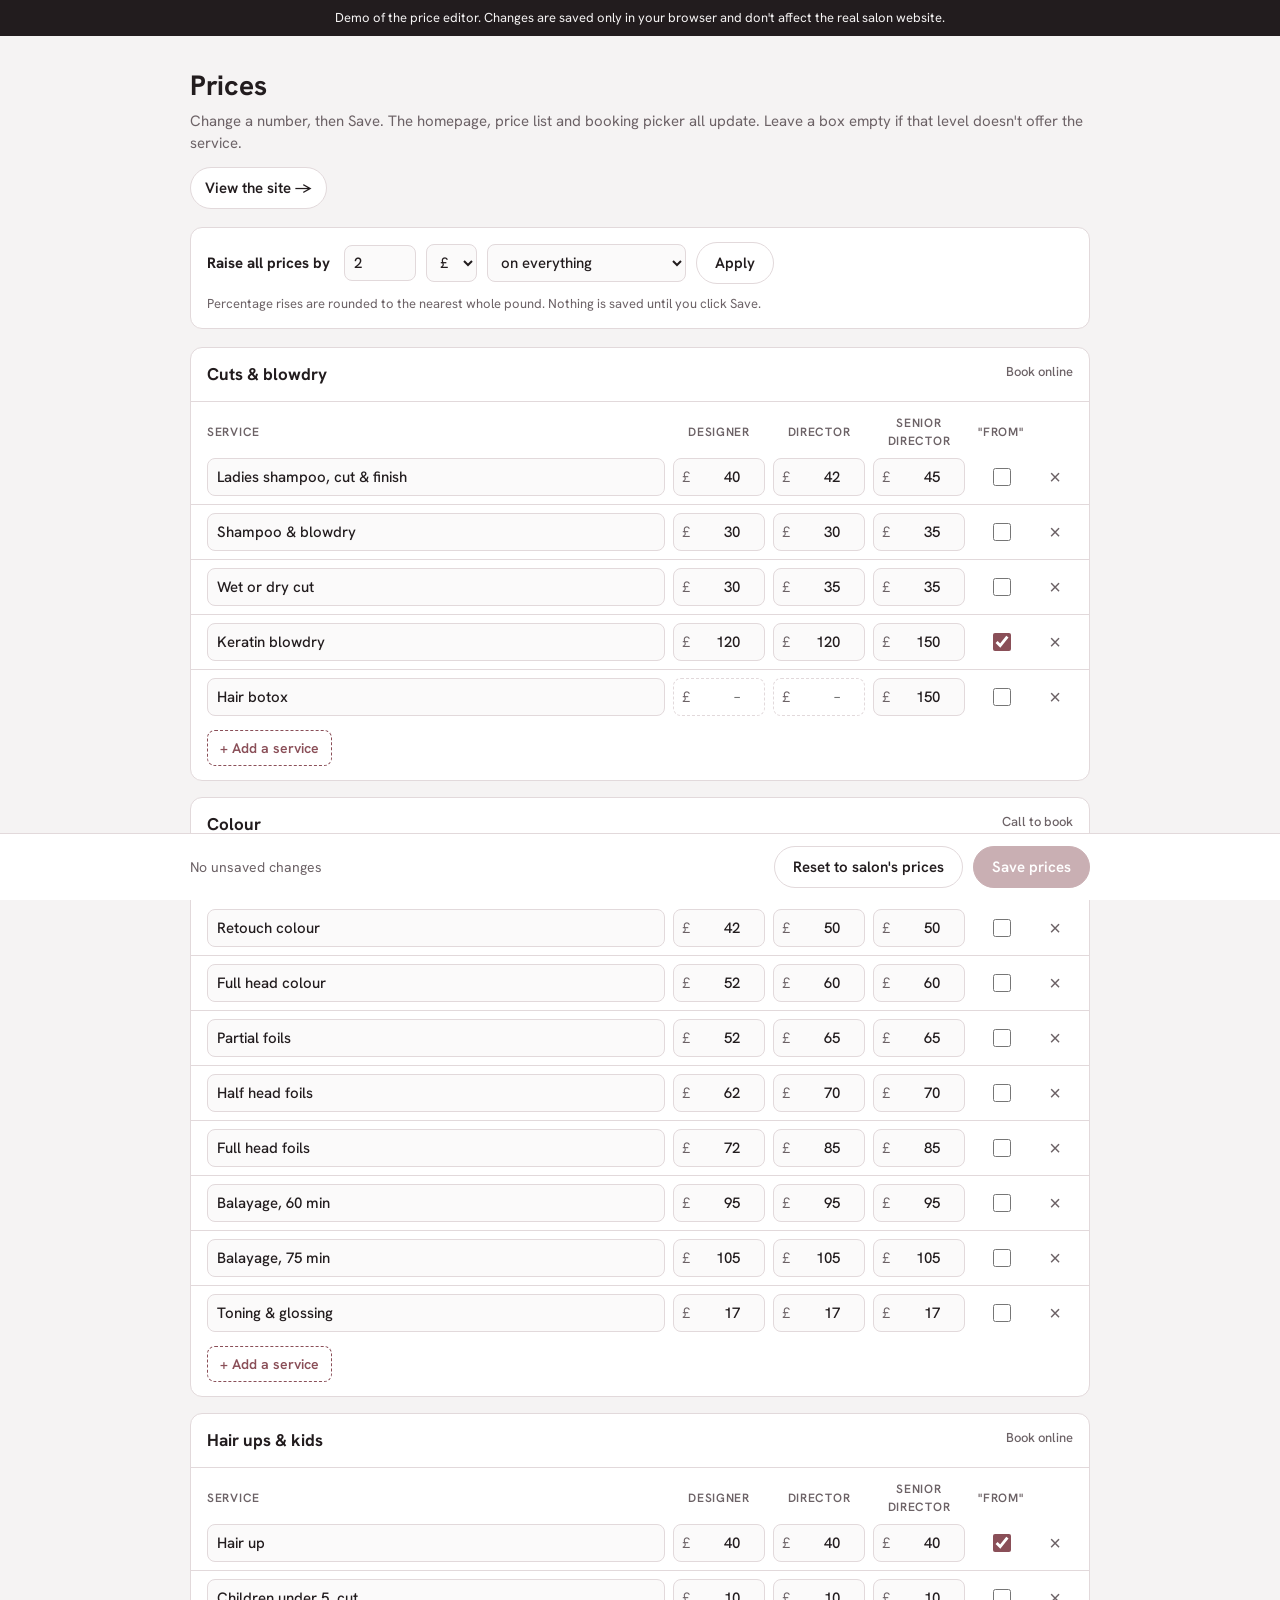
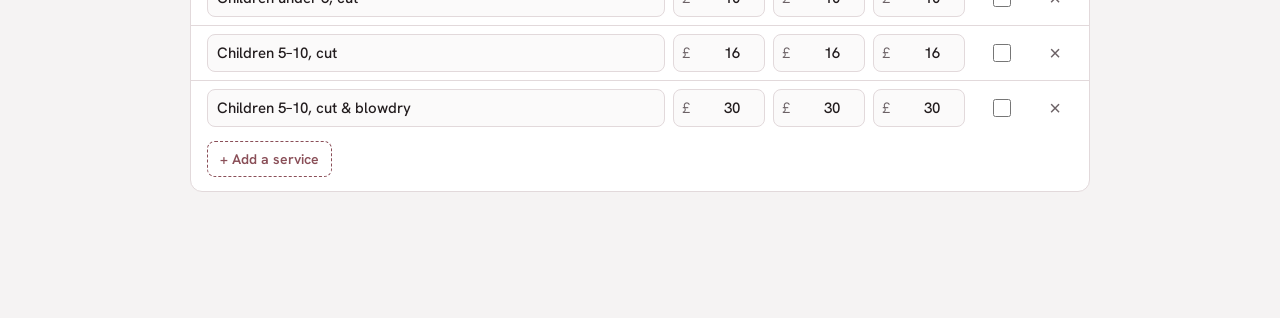
==== admin.html @ 4ac32d1d "Add Escape Hairdressing website refresh prototypes Review of the current site, three homepage direct" ====
<!doctype html>
<html lang="en-GB">
<head>
<meta charset="utf-8">
<meta name="viewport" content="width=device-width, initial-scale=1, viewport-fit=cover">
<meta name="robots" content="noindex">
<title>Escape Price Editor</title>
<script src="prices.js"></script>
<link rel="preconnect" href="https://fonts.googleapis.com">
<link rel="preconnect" href="https://fonts.gstatic.com" crossorigin>
<link rel="stylesheet" href="https://fonts.googleapis.com/css2?family=Hanken+Grotesk:wght@400;500;600;700&display=swap">
<style>
:root{
  color-scheme:light;
  --bg:#f5f3f3; --surface:#ffffff; --ink:#221c1e; --muted:#6c6266; --line:#e2d9db; --field:#fbfafa;
  --accent:#8a4f58; --accent-ink:#ffffff; --soft:#f3e7e8; --ok:#2f7a4f; --ok-bg:#e6f2ea; --bad:#b3261e; --bad-bg:#fbe9e7;
  --f:"Hanken Grotesk", system-ui, -apple-system, "Segoe UI", sans-serif;
}
@media (prefers-color-scheme: dark){
  :root:not([data-theme="light"]){
    color-scheme:dark;
    --bg:#161213; --surface:#211b1d; --ink:#f1eaeb; --muted:#b0a3a7; --line:#3a3033; --field:#1a1516;
    --accent:#d7959d; --accent-ink:#1b1214; --soft:#2d2225; --ok:#93cfa3; --ok-bg:#1c2e21; --bad:#ff9d92; --bad-bg:#3a1f1c;
  }
}
:root[data-theme="dark"]{
  color-scheme:dark;
  --bg:#161213; --surface:#211b1d; --ink:#f1eaeb; --muted:#b0a3a7; --line:#3a3033; --field:#1a1516;
  --accent:#d7959d; --accent-ink:#1b1214; --soft:#2d2225; --ok:#93cfa3; --ok-bg:#1c2e21; --bad:#ff9d92; --bad-bg:#3a1f1c;
}
*{box-sizing:border-box}
body{margin:0;background:var(--bg);color:var(--ink);font:15px/1.5 var(--f);padding-inline:16px;padding-block:0 110px}
.wrap{max-width:900px;margin-inline:auto}
a{color:var(--accent)}
:focus-visible{outline:2px solid var(--accent);outline-offset:2px}
.demo{background:var(--ink);color:var(--bg);font-size:13px;text-align:center;padding:8px 16px;margin-inline:-16px}
header{display:flex;flex-wrap:wrap;justify-content:space-between;align-items:end;gap:12px;padding-block:28px 18px}
h1{margin:0;font-size:28px;letter-spacing:-.01em}
header p{margin:4px 0 0;color:var(--muted)}
.view{font-weight:600;text-decoration:none;border:1px solid var(--line);background:var(--surface);color:var(--ink);padding:9px 14px;border-radius:999px}

.tool{background:var(--surface);border:1px solid var(--line);border-radius:12px;padding:14px 16px;display:flex;flex-wrap:wrap;align-items:center;gap:10px;margin-bottom:18px}
.tool b{margin-right:4px}
.tool input,.tool select{font:500 15px var(--f);color:var(--ink);background:var(--field);border:1px solid var(--line);border-radius:8px;padding:7px 9px}
.tool input{width:72px}
.tool .hint{color:var(--muted);font-size:13px;flex-basis:100%}

.cat{background:var(--surface);border:1px solid var(--line);border-radius:12px;margin-bottom:16px;overflow:hidden}
.cat h2{margin:0;font-size:17px;padding:14px 16px;border-bottom:1px solid var(--line);display:flex;justify-content:space-between;gap:8px;flex-wrap:wrap}
.cat h2 small{font-weight:500;font-size:13px;color:var(--muted)}
.grid{display:grid;grid-template-columns:minmax(160px,1fr) repeat(3,92px) 56px 36px;gap:8px;align-items:center;padding:8px 16px}
.head{font-size:12px;font-weight:600;text-transform:uppercase;letter-spacing:.06em;color:var(--muted);padding-top:12px;padding-bottom:0}
.head span:nth-child(n+2){text-align:center}
.row{border-bottom:1px solid var(--line)}
.row:last-of-type{border-bottom:0}
.row input[type=text],.row input[type=number]{font:500 15px var(--f);color:var(--ink);background:var(--field);border:1px solid var(--line);border-radius:8px;padding:8px 9px;width:100%;min-width:0}
.money{position:relative}
.money::before{content:"£";position:absolute;left:9px;top:50%;transform:translateY(-50%);color:var(--muted);pointer-events:none}
.money input{padding-left:20px!important;text-align:right;font-variant-numeric:tabular-nums}
.money input:placeholder-shown{background:transparent;border-style:dashed}
.money input.changed{border-color:var(--accent);background:var(--soft)}
.money input.invalid{border-color:var(--bad);background:var(--bad-bg)}
.from{display:flex;justify-content:center}
.from input{width:18px;height:18px;accent-color:var(--accent)}
.del{border:0;background:transparent;color:var(--muted);font-size:20px;line-height:1;cursor:pointer;border-radius:6px;padding:4px 8px}
.del:hover{color:var(--bad);background:var(--bad-bg)}
.add{margin:6px 16px 14px;font:600 14px var(--f);color:var(--accent);background:transparent;border:1px dashed var(--accent);border-radius:8px;padding:8px 12px;cursor:pointer}
.lbl{display:none}

.bar{position:fixed;left:0;right:0;bottom:0;background:var(--surface);border-top:1px solid var(--line);padding:12px 16px calc(12px + env(safe-area-inset-bottom,0px));z-index:5}
.bar .in{max-width:900px;margin-inline:auto;display:flex;flex-wrap:wrap;align-items:center;gap:10px}
.status{flex:1;min-width:180px;font-size:14px;color:var(--muted)}
.status.dirty{color:var(--accent);font-weight:600}
.status.ok{color:var(--ok);font-weight:600}
.status.bad{color:var(--bad);font-weight:600}
.btn{font:600 15px var(--f);border-radius:999px;padding:10px 18px;cursor:pointer;border:1px solid var(--line);background:var(--surface);color:var(--ink);text-decoration:none}
.btn.primary{background:var(--accent);color:var(--accent-ink);border-color:var(--accent)}
.btn:disabled{opacity:.45;cursor:default}

@media (max-width:640px){
  .grid.head{display:none}
  .row.grid{grid-template-columns:repeat(3,1fr);gap:6px 8px;padding:12px 16px}
  .row .name{grid-column:1 / -1}
  .row .from{grid-column:1 / 3;justify-content:flex-start;gap:8px;align-items:center;font-size:14px;color:var(--muted)}
  .row .del{grid-column:3;justify-self:end}
  .lbl{display:block;font-size:11px;color:var(--muted);margin-bottom:2px}
  .from .lbl{display:inline;margin:0;font-size:14px}
}
</style>
</head>
<body>
<div class="demo">Demo of the price editor. Changes are saved only in your browser and don't affect the real salon website.</div>
<div class="wrap">
  <header>
    <div>
      <h1>Prices</h1>
      <p>Change a number, then Save. The homepage, price list and booking picker all update. Leave a box empty if that level doesn't offer the service.</p>
    </div>
    <a class="view" href="index.html#c">View the site →</a>
  </header>

  <div class="tool">
    <b>Raise all prices by</b>
    <input type="number" id="raise-amt" value="2" min="0" step="1" aria-label="Amount">
    <select id="raise-unit" aria-label="Unit"><option value="gbp">£</option><option value="pct">%</option></select>
    <select id="raise-cat" aria-label="Which services"></select>
    <button class="btn" type="button" id="raise-go">Apply</button>
    <span class="hint">Percentage rises are rounded to the nearest whole pound. Nothing is saved until you click Save.</span>
  </div>

  <div id="cats"></div>
</div>

<div class="bar"><div class="in">
  <span class="status" id="status" role="status">No unsaved changes</span>
  <button class="btn" type="button" id="reset">Reset to salon's prices</button>
  <button class="btn primary" type="button" id="save">Save prices</button>
</div></div>

<script>
(function(){
  const clone=o=>JSON.parse(JSON.stringify(o));
  const ORIGINAL=window.ESCAPE_PRICES_ORIGINAL||window.ESCAPE_PRICES;
  let saved=clone(window.ESCAPE_PRICES);
  let data=clone(saved);
  let showSavedMsg=false;
  const $=s=>document.querySelector(s);
  const esc=s=>String(s).replace(/&/g,'&amp;').replace(/"/g,'&quot;').replace(/</g,'&lt;');

  function priceCell(ci,ii,li,v,before){
    const changed=before!==undefined&&before!==v;
    return `<label class="money"><span class="lbl">${esc(data.levels[li])}</span><input type="number" min="0" step="1" inputmode="decimal" id="p-${ci}-${ii}-${li}" data-ci="${ci}" data-ii="${ii}" data-li="${li}" value="${v==null?'':v}" placeholder="–" class="${changed?'changed':''}" aria-label="${esc(data.levels[li])} price"></label>`;
  }
  function draw(){
    $('#cats').innerHTML=data.categories.map((c,ci)=>{
      const savedCat=(saved.categories[ci]||{items:[]});
      return `<section class="cat"><h2>${esc(c.name)}<small>${c.booking==='phone'?'Call to book':'Book online'}</small></h2>
      <div class="grid head"><span>Service</span>${data.levels.map(l=>`<span>${esc(l)}</span>`).join('')}<span>"From"</span><span></span></div>
      ${c.items.map((it,ii)=>{const s=(savedCat.items[ii]||{prices:[]});return `<div class="row grid">
        <input class="name" type="text" id="n-${ci}-${ii}" data-ci="${ci}" data-ii="${ii}" value="${esc(it.name)}" aria-label="Service name">
        ${it.prices.map((v,li)=>priceCell(ci,ii,li,v,s.prices[li])).join('')}
        <label class="from"><input type="checkbox" id="f-${ci}-${ii}" data-ci="${ci}" data-ii="${ii}" ${it.from?'checked':''} aria-label="Show as from price"><span class="lbl">Show as "from"</span></label>
        <button class="del" type="button" data-ci="${ci}" data-ii="${ii}" aria-label="Remove ${esc(it.name)}" title="Remove">×</button>
      </div>`}).join('')}
      <button class="add" type="button" data-ci="${ci}">+ Add a service</button></section>`;
    }).join('');
    $('#raise-cat').innerHTML='<option value="all">on everything</option>'+data.categories.map((c,i)=>`<option value="${i}">on ${esc(c.name)} only</option>`).join('');
    status();
  }
  function invalid(){return [...document.querySelectorAll('.money input')].filter(i=>i.value!==''&&(isNaN(+i.value)||+i.value<0)).length}
  function status(){
    const st=$('#status'),dirty=JSON.stringify(data)!==JSON.stringify(saved),bad=invalid();
    $('#save').disabled=!dirty||bad>0;
    if(bad){st.className='status bad';st.textContent='Fix the highlighted price'+(bad>1?'s':'')+' before saving';}
    else if(dirty){st.className='status dirty';st.textContent='Unsaved changes';showSavedMsg=false;}
    else if(showSavedMsg){st.className='status ok';st.textContent='Saved. The site now shows these prices.';}
    else{st.className='status';st.textContent='No unsaved changes';}
  }

  $('#cats').addEventListener('input',e=>{
    const t=e.target,ci=+t.dataset.ci,ii=+t.dataset.ii,it=data.categories[ci]?.items[ii]; if(!it) return;
    if(t.classList.contains('name')) it.name=t.value;
    else if(t.type==='checkbox') it.from=t.checked;
    else if(t.type==='number'){
      const li=+t.dataset.li,v=t.value.trim();
      const ok=v===''||(!isNaN(+v)&&+v>=0);
      t.classList.toggle('invalid',!ok);
      if(ok){it.prices[li]=v===''?null:Math.round(+v*100)/100;
        const s=saved.categories[ci]?.items[ii]?.prices[li];t.classList.toggle('changed',s!==it.prices[li]);}
    }
    status();
  });
  $('#cats').addEventListener('change',e=>{if(e.target.type==='checkbox'){const t=e.target;data.categories[+t.dataset.ci].items[+t.dataset.ii].from=t.checked;status();}});
  $('#cats').addEventListener('click',e=>{
    const t=e.target;
    if(t.classList.contains('del')){data.categories[+t.dataset.ci].items.splice(+t.dataset.ii,1);draw();}
    if(t.classList.contains('add')){const ci=+t.dataset.ci;data.categories[ci].items.push({name:'New service',prices:[null,null,null]});draw();
      const n=document.getElementById(`n-${ci}-${data.categories[ci].items.length-1}`);if(n){n.focus();n.select();}}
  });

  $('#raise-go').addEventListener('click',()=>{
    const amt=+$('#raise-amt').value||0,unit=$('#raise-unit').value,which=$('#raise-cat').value;
    if(!amt) return;
    data.categories.forEach((c,ci)=>{
      if(which!=='all'&&+which!==ci) return;
      c.items.forEach(it=>{it.prices=it.prices.map(v=>typeof v!=='number'?v:(unit==='gbp'?v+amt:Math.round(v*(1+amt/100))));});
    });
    draw();
  });

  $('#save').addEventListener('click',()=>{
    data.updated=new Date().toISOString().slice(0,10);
    try{localStorage.setItem('escape-prices',JSON.stringify(data))}catch(e){
      $('#status').className='status bad';$('#status').textContent='This browser blocked saving. Try a normal (not private) window.';return;}
    saved=clone(data);showSavedMsg=true;draw();
  });

  // two-step reset instead of confirm(), which some viewers block
  let armed=false,timer;
  $('#reset').addEventListener('click',()=>{
    const b=$('#reset');
    if(!armed){armed=true;b.textContent='Click again to reset';clearTimeout(timer);timer=setTimeout(()=>{armed=false;b.textContent="Reset to salon's prices";},4000);return;}
    armed=false;b.textContent="Reset to salon's prices";
    try{localStorage.removeItem('escape-prices')}catch(e){}
    data=clone(ORIGINAL);saved=clone(ORIGINAL);showSavedMsg=false;draw();
    $('#status').className='status ok';$('#status').textContent="Back to the salon's current prices.";
  });

  window.addEventListener('beforeunload',e=>{if(JSON.stringify(data)!==JSON.stringify(saved)){e.preventDefault();e.returnValue='';}});
  draw();
})();
</script>
</body>
</html>
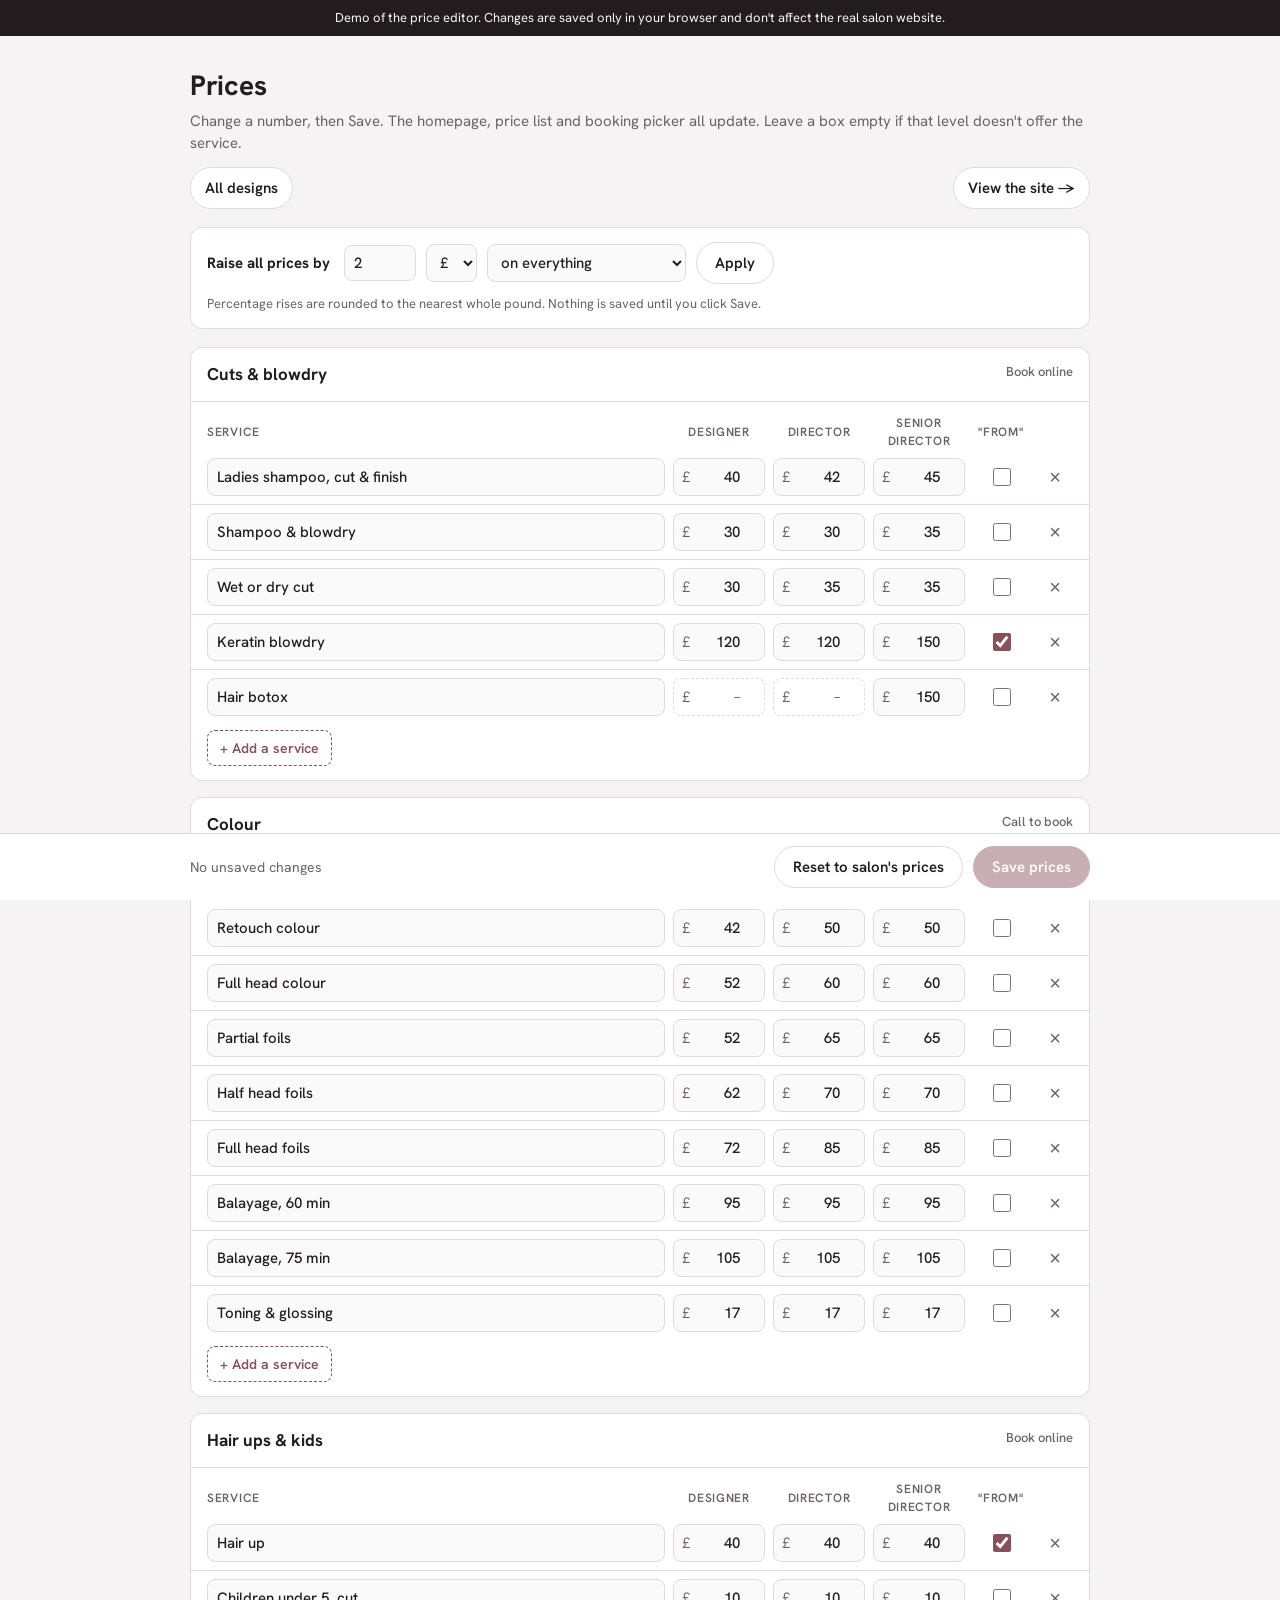
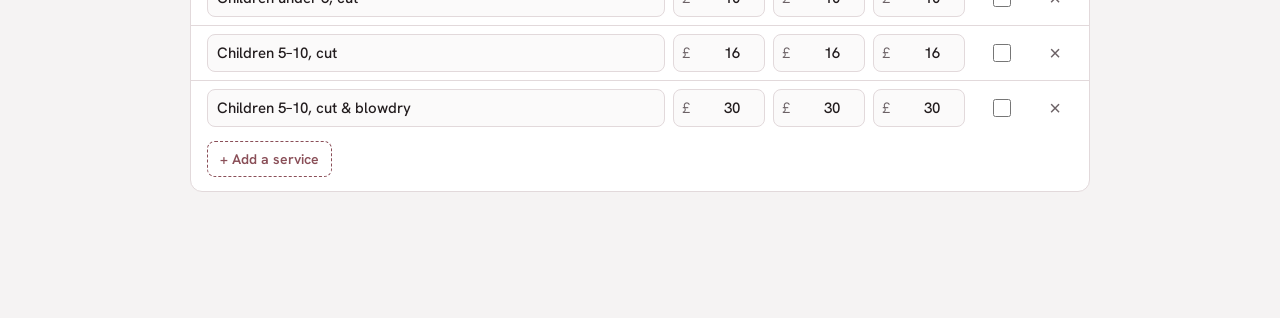
==== commit d3c74c3c: "Rebuild prototypes as three full designs with real photos Replace the framed mockups and review page" ====
--- a/admin.html
+++ b/admin.html
@@ -96,7 +96,7 @@
       <h1>Prices</h1>
       <p>Change a number, then Save. The homepage, price list and booking picker all update. Leave a box empty if that level doesn't offer the service.</p>
     </div>
-    <a class="view" href="index.html#c">View the site →</a>
+    <a class="view" href="index.html">All designs</a> <a class="view" href="design-1.html">View the site →</a>
   </header>
 
   <div class="tool">
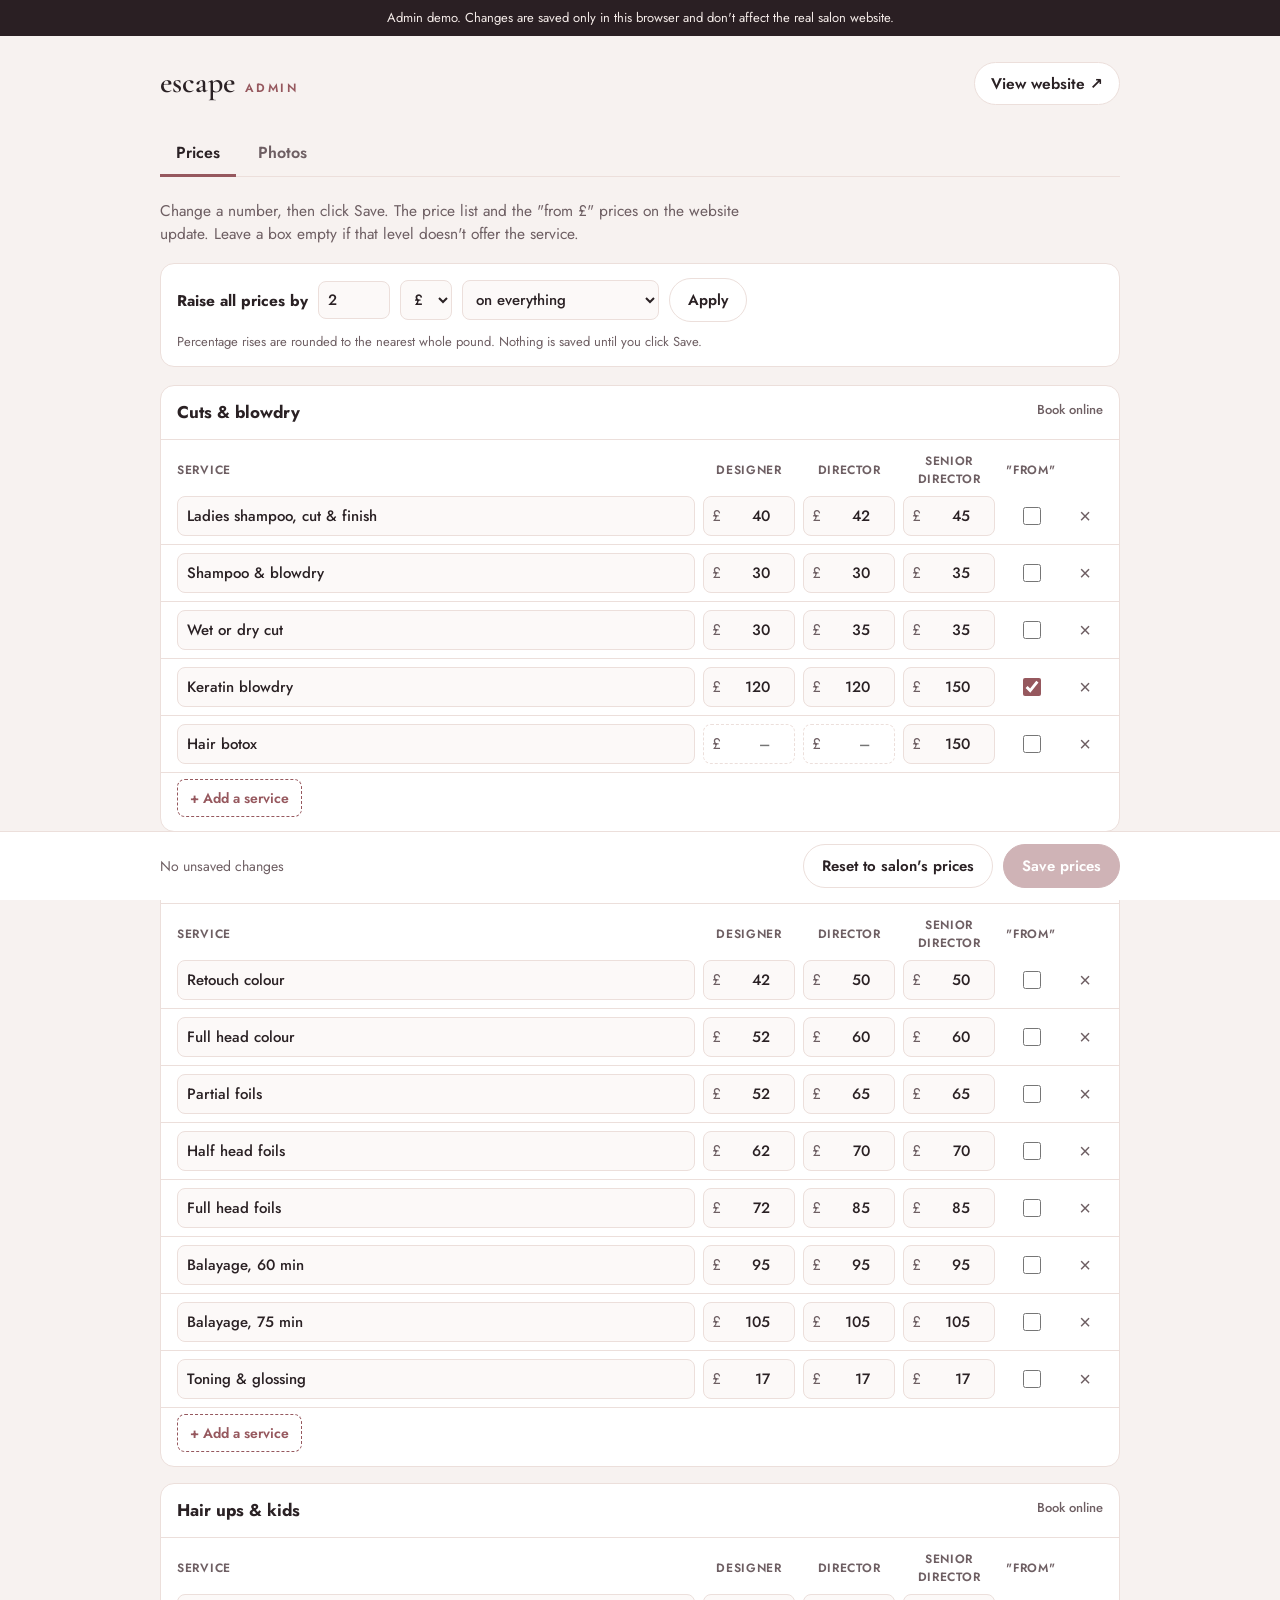
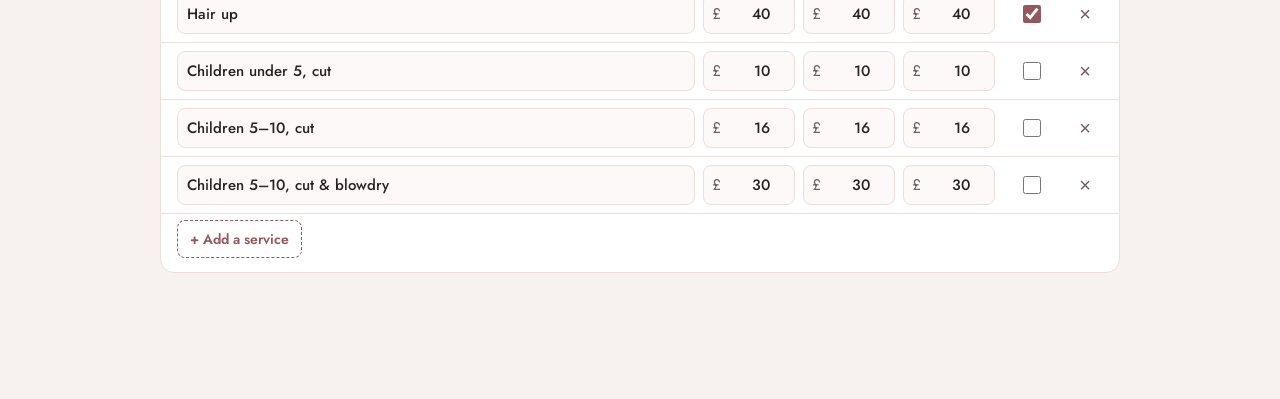
==== commit 64d87c56: "Focus on Classic Rose and add photo editing to admin Classic Rose is now index.html; designs 2 and 3" ====
--- a/admin.html
+++ b/admin.html
@@ -4,55 +4,50 @@
 <meta charset="utf-8">
 <meta name="viewport" content="width=device-width, initial-scale=1, viewport-fit=cover">
 <meta name="robots" content="noindex">
-<title>Escape Price Editor</title>
+<title>Escape Admin</title>
 <script src="prices.js"></script>
+<script src="photos.js"></script>
 <link rel="preconnect" href="https://fonts.googleapis.com">
 <link rel="preconnect" href="https://fonts.gstatic.com" crossorigin>
-<link rel="stylesheet" href="https://fonts.googleapis.com/css2?family=Hanken+Grotesk:wght@400;500;600;700&display=swap">
+<link rel="stylesheet" href="https://fonts.googleapis.com/css2?family=Jost:wght@400;500;600&family=Cormorant+Garamond:wght@600&display=swap">
 <style>
 :root{
   color-scheme:light;
-  --bg:#f5f3f3; --surface:#ffffff; --ink:#221c1e; --muted:#6c6266; --line:#e2d9db; --field:#fbfafa;
-  --accent:#8a4f58; --accent-ink:#ffffff; --soft:#f3e7e8; --ok:#2f7a4f; --ok-bg:#e6f2ea; --bad:#b3261e; --bad-bg:#fbe9e7;
-  --f:"Hanken Grotesk", system-ui, -apple-system, "Segoe UI", sans-serif;
-}
-@media (prefers-color-scheme: dark){
-  :root:not([data-theme="light"]){
-    color-scheme:dark;
-    --bg:#161213; --surface:#211b1d; --ink:#f1eaeb; --muted:#b0a3a7; --line:#3a3033; --field:#1a1516;
-    --accent:#d7959d; --accent-ink:#1b1214; --soft:#2d2225; --ok:#93cfa3; --ok-bg:#1c2e21; --bad:#ff9d92; --bad-bg:#3a1f1c;
-  }
-}
-:root[data-theme="dark"]{
-  color-scheme:dark;
-  --bg:#161213; --surface:#211b1d; --ink:#f1eaeb; --muted:#b0a3a7; --line:#3a3033; --field:#1a1516;
-  --accent:#d7959d; --accent-ink:#1b1214; --soft:#2d2225; --ok:#93cfa3; --ok-bg:#1c2e21; --bad:#ff9d92; --bad-bg:#3a1f1c;
+  --bg:#f7f2f0; --surface:#ffffff; --ink:#2a2124; --muted:#6e5f63; --line:#ecdfdb; --field:#fcf9f8;
+  --accent:#96585e; --accent-ink:#ffffff; --soft:#f5e7e3; --ok:#2f7a4f; --ok-bg:#e6f2ea; --bad:#b3261e; --bad-bg:#fbe9e7;
+  --f:"Jost", system-ui, -apple-system, "Segoe UI", sans-serif;
 }
 *{box-sizing:border-box}
-body{margin:0;background:var(--bg);color:var(--ink);font:15px/1.5 var(--f);padding-inline:16px;padding-block:0 110px}
-.wrap{max-width:900px;margin-inline:auto}
+body{margin:0;background:var(--bg);color:var(--ink);font:15.5px/1.5 var(--f);padding-inline:16px;padding-block:0 110px}
+.wrap{max-width:960px;margin-inline:auto}
 a{color:var(--accent)}
 :focus-visible{outline:2px solid var(--accent);outline-offset:2px}
-.demo{background:var(--ink);color:var(--bg);font-size:13px;text-align:center;padding:8px 16px;margin-inline:-16px}
-header{display:flex;flex-wrap:wrap;justify-content:space-between;align-items:end;gap:12px;padding-block:28px 18px}
-h1{margin:0;font-size:28px;letter-spacing:-.01em}
-header p{margin:4px 0 0;color:var(--muted)}
-.view{font-weight:600;text-decoration:none;border:1px solid var(--line);background:var(--surface);color:var(--ink);padding:9px 14px;border-radius:999px}
-
-.tool{background:var(--surface);border:1px solid var(--line);border-radius:12px;padding:14px 16px;display:flex;flex-wrap:wrap;align-items:center;gap:10px;margin-bottom:18px}
-.tool b{margin-right:4px}
+.demo{background:#2a1f23;color:#f4ebe8;font-size:13px;text-align:center;padding:8px 16px;margin-inline:-16px}
+header{display:flex;flex-wrap:wrap;justify-content:space-between;align-items:center;gap:12px;padding-block:26px 8px}
+.brand{display:flex;align-items:baseline;gap:10px}
+.brand b{font:600 30px/1 "Cormorant Garamond",Georgia,serif}
+.brand span{font-size:12px;letter-spacing:.2em;text-transform:uppercase;color:var(--accent);font-weight:600}
+.view{font-weight:600;text-decoration:none;border:1px solid var(--line);background:var(--surface);color:var(--ink);padding:9px 16px;border-radius:999px}
+.tabs{display:flex;gap:6px;margin:18px 0 22px;border-bottom:1px solid var(--line)}
+.tabs button{font:600 16px var(--f);background:none;border:0;border-bottom:3px solid transparent;color:var(--muted);padding:10px 16px;cursor:pointer;margin-bottom:-1px}
+.tabs button[aria-selected="true"]{color:var(--ink);border-bottom-color:var(--accent)}
+.intro{color:var(--muted);margin:0 0 18px;max-width:70ch}
+.btn{font:600 15px var(--f);border-radius:999px;padding:10px 18px;cursor:pointer;border:1px solid var(--line);background:var(--surface);color:var(--ink);text-decoration:none;display:inline-flex;align-items:center;gap:6px}
+.btn.primary{background:var(--accent);color:var(--accent-ink);border-color:var(--accent)}
+.btn:disabled{opacity:.45;cursor:default}
+
+/* ---------- prices ---------- */
+.tool{background:var(--surface);border:1px solid var(--line);border-radius:14px;padding:14px 16px;display:flex;flex-wrap:wrap;align-items:center;gap:10px;margin-bottom:18px}
 .tool input,.tool select{font:500 15px var(--f);color:var(--ink);background:var(--field);border:1px solid var(--line);border-radius:8px;padding:7px 9px}
 .tool input{width:72px}
 .tool .hint{color:var(--muted);font-size:13px;flex-basis:100%}
-
-.cat{background:var(--surface);border:1px solid var(--line);border-radius:12px;margin-bottom:16px;overflow:hidden}
+.cat{background:var(--surface);border:1px solid var(--line);border-radius:14px;margin-bottom:16px;overflow:hidden}
 .cat h2{margin:0;font-size:17px;padding:14px 16px;border-bottom:1px solid var(--line);display:flex;justify-content:space-between;gap:8px;flex-wrap:wrap}
 .cat h2 small{font-weight:500;font-size:13px;color:var(--muted)}
 .grid{display:grid;grid-template-columns:minmax(160px,1fr) repeat(3,92px) 56px 36px;gap:8px;align-items:center;padding:8px 16px}
 .head{font-size:12px;font-weight:600;text-transform:uppercase;letter-spacing:.06em;color:var(--muted);padding-top:12px;padding-bottom:0}
 .head span:nth-child(n+2){text-align:center}
 .row{border-bottom:1px solid var(--line)}
-.row:last-of-type{border-bottom:0}
 .row input[type=text],.row input[type=number]{font:500 15px var(--f);color:var(--ink);background:var(--field);border:1px solid var(--line);border-radius:8px;padding:8px 9px;width:100%;min-width:0}
 .money{position:relative}
 .money::before{content:"£";position:absolute;left:9px;top:50%;transform:translateY(-50%);color:var(--muted);pointer-events:none}
@@ -66,16 +61,38 @@
 .del:hover{color:var(--bad);background:var(--bad-bg)}
 .add{margin:6px 16px 14px;font:600 14px var(--f);color:var(--accent);background:transparent;border:1px dashed var(--accent);border-radius:8px;padding:8px 12px;cursor:pointer}
 .lbl{display:none}
-
 .bar{position:fixed;left:0;right:0;bottom:0;background:var(--surface);border-top:1px solid var(--line);padding:12px 16px calc(12px + env(safe-area-inset-bottom,0px));z-index:5}
-.bar .in{max-width:900px;margin-inline:auto;display:flex;flex-wrap:wrap;align-items:center;gap:10px}
+.bar .in{max-width:960px;margin-inline:auto;display:flex;flex-wrap:wrap;align-items:center;gap:10px}
 .status{flex:1;min-width:180px;font-size:14px;color:var(--muted)}
 .status.dirty{color:var(--accent);font-weight:600}
 .status.ok{color:var(--ok);font-weight:600}
 .status.bad{color:var(--bad);font-weight:600}
-.btn{font:600 15px var(--f);border-radius:999px;padding:10px 18px;cursor:pointer;border:1px solid var(--line);background:var(--surface);color:var(--ink);text-decoration:none}
-.btn.primary{background:var(--accent);color:var(--accent-ink);border-color:var(--accent)}
-.btn:disabled{opacity:.45;cursor:default}
+
+/* ---------- photos ---------- */
+.psec{margin-bottom:30px}
+.psec h2{font-size:17px;margin:0 0 12px}
+.pgrid{display:grid;grid-template-columns:repeat(auto-fill,minmax(210px,1fr));gap:14px}
+.slot{background:var(--surface);border:1px solid var(--line);border-radius:14px;overflow:hidden;display:flex;flex-direction:column;transition:box-shadow .2s ease,border-color .2s ease}
+.slot.wide{grid-column:span 2}
+.slot.drag{border-color:var(--accent);box-shadow:0 0 0 3px var(--soft)}
+.slot .pic{position:relative;aspect-ratio:4/3;background:var(--soft)}
+.slot.wide .pic{aspect-ratio:16/7}
+.slot .pic img{width:100%;height:100%;object-fit:cover;display:block}
+.slot .badge{position:absolute;top:10px;left:10px;background:var(--ok-bg);color:var(--ok);font-size:12px;font-weight:600;padding:3px 9px;border-radius:999px}
+.slot .body{padding:12px 14px 14px;display:grid;gap:8px}
+.slot .top{display:flex;justify-content:space-between;align-items:center;gap:8px}
+.slot .top b{font-size:15px}
+.slot label.f{display:grid;gap:3px;font-size:12px;color:var(--muted);font-weight:500}
+.slot input[type=text]{font:500 14px var(--f);color:var(--ink);background:var(--field);border:1px solid var(--line);border-radius:8px;padding:7px 9px;width:100%;min-width:0}
+.slot .acts{display:flex;flex-wrap:wrap;gap:8px;align-items:center}
+.upload{position:relative;overflow:hidden}
+.upload input{position:absolute;inset:0;opacity:0;cursor:pointer;font-size:0}
+.restore{font:500 13px var(--f);background:none;border:0;color:var(--muted);text-decoration:underline;cursor:pointer;padding:4px}
+.toast{position:fixed;left:50%;bottom:24px;transform:translate(-50%,20px);opacity:0;background:var(--ink);color:#fff;padding:12px 18px;border-radius:12px;font-weight:500;font-size:14.5px;transition:all .25s ease;z-index:9;max-width:calc(100% - 32px)}
+.toast.show{opacity:1;transform:translate(-50%,0)}
+.toast.err{background:var(--bad)}
+.tips{background:var(--surface);border:1px solid var(--line);border-radius:14px;padding:14px 18px;margin-bottom:22px;font-size:14.5px;color:var(--muted)}
+.tips b{color:var(--ink)}
 
 @media (max-width:640px){
   .grid.head{display:none}
@@ -85,47 +102,75 @@
   .row .del{grid-column:3;justify-self:end}
   .lbl{display:block;font-size:11px;color:var(--muted);margin-bottom:2px}
   .from .lbl{display:inline;margin:0;font-size:14px}
+  .slot.wide{grid-column:auto}
+  .slot.wide .pic{aspect-ratio:4/3}
 }
+@media (prefers-reduced-motion:reduce){*{transition:none!important}}
 </style>
 </head>
 <body>
-<div class="demo">Demo of the price editor. Changes are saved only in your browser and don't affect the real salon website.</div>
+<div class="demo">Admin demo. Changes are saved only in this browser and don't affect the real salon website.</div>
 <div class="wrap">
   <header>
-    <div>
-      <h1>Prices</h1>
-      <p>Change a number, then Save. The homepage, price list and booking picker all update. Leave a box empty if that level doesn't offer the service.</p>
+    <div class="brand"><b>escape</b><span>Admin</span></div>
+    <a class="view" href="index.html" target="_blank" rel="noopener">View website ↗</a>
+  </header>
+
+  <div class="tabs" role="tablist">
+    <button role="tab" id="tab-prices" aria-controls="p-prices" aria-selected="true">Prices</button>
+    <button role="tab" id="tab-photos" aria-controls="p-photos" aria-selected="false">Photos</button>
+  </div>
+
+  <!-- ================= PRICES ================= -->
+  <section id="p-prices" role="tabpanel" aria-labelledby="tab-prices">
+    <p class="intro">Change a number, then click Save. The price list and the "from £" prices on the website update. Leave a box empty if that level doesn't offer the service.</p>
+    <div class="tool">
+      <b>Raise all prices by</b>
+      <input type="number" id="raise-amt" value="2" min="0" step="1" aria-label="Amount">
+      <select id="raise-unit" aria-label="Unit"><option value="gbp">£</option><option value="pct">%</option></select>
+      <select id="raise-cat" aria-label="Which services"></select>
+      <button class="btn" type="button" id="raise-go">Apply</button>
+      <span class="hint">Percentage rises are rounded to the nearest whole pound. Nothing is saved until you click Save.</span>
     </div>
-    <a class="view" href="index.html">All designs</a> <a class="view" href="design-1.html">View the site →</a>
-  </header>
-
-  <div class="tool">
-    <b>Raise all prices by</b>
-    <input type="number" id="raise-amt" value="2" min="0" step="1" aria-label="Amount">
-    <select id="raise-unit" aria-label="Unit"><option value="gbp">£</option><option value="pct">%</option></select>
-    <select id="raise-cat" aria-label="Which services"></select>
-    <button class="btn" type="button" id="raise-go">Apply</button>
-    <span class="hint">Percentage rises are rounded to the nearest whole pound. Nothing is saved until you click Save.</span>
-  </div>
-
-  <div id="cats"></div>
+    <div id="cats"></div>
+  </section>
+
+  <!-- ================= PHOTOS ================= -->
+  <section id="p-photos" role="tabpanel" aria-labelledby="tab-photos" hidden>
+    <p class="intro">Every photo on the website has a spot below. Click <b>Replace photo</b> (or drag a picture onto it) and the website updates straight away. There's no Save button for photos.</p>
+    <div class="tips"><b>Tips:</b> Photos taken in good daylight look best. Before &amp; after pictures work well side by side in one square image. Large photos are shrunk automatically.</div>
+    <div id="photos"></div>
+  </section>
 </div>
 
-<div class="bar"><div class="in">
+<div class="bar" id="pricebar"><div class="in">
   <span class="status" id="status" role="status">No unsaved changes</span>
   <button class="btn" type="button" id="reset">Reset to salon's prices</button>
   <button class="btn primary" type="button" id="save">Save prices</button>
 </div></div>
+<div class="toast" id="toast" role="status" aria-live="polite"></div>
 
 <script>
 (function(){
+  const $=s=>document.querySelector(s);
+  const esc=s=>String(s==null?'':s).replace(/&/g,'&amp;').replace(/"/g,'&quot;').replace(/</g,'&lt;');
   const clone=o=>JSON.parse(JSON.stringify(o));
+  let toastT;
+  function toast(msg,err){const t=$('#toast');t.textContent=msg;t.classList.toggle('err',!!err);t.classList.add('show');clearTimeout(toastT);toastT=setTimeout(()=>t.classList.remove('show'),2800);}
+
+  // ---------- tabs ----------
+  const tabs=[...document.querySelectorAll('.tabs button')];
+  function showTab(id){
+    tabs.forEach(t=>{const on=t.getAttribute('aria-controls')===id;t.setAttribute('aria-selected',on);document.getElementById(t.getAttribute('aria-controls')).hidden=!on;});
+    $('#pricebar').hidden=id!=='p-prices';
+    document.body.style.paddingBottom=id==='p-prices'?'':'40px';
+  }
+  tabs.forEach(t=>t.addEventListener('click',()=>{showTab(t.getAttribute('aria-controls'));try{history.replaceState(null,'','#'+t.id.slice(4))}catch(e){}}));
+  if(location.hash==='#photos') showTab('p-photos');
+
+  // =================== PRICES ===================
   const ORIGINAL=window.ESCAPE_PRICES_ORIGINAL||window.ESCAPE_PRICES;
-  let saved=clone(window.ESCAPE_PRICES);
-  let data=clone(saved);
-  let showSavedMsg=false;
-  const $=s=>document.querySelector(s);
-  const esc=s=>String(s).replace(/&/g,'&amp;').replace(/"/g,'&quot;').replace(/</g,'&lt;');
+  let saved=clone(window.ESCAPE_PRICES), data=clone(saved), showSavedMsg=false;
 
   function priceCell(ci,ii,li,v,before){
     const changed=before!==undefined&&before!==v;
@@ -133,10 +178,10 @@
   }
   function draw(){
     $('#cats').innerHTML=data.categories.map((c,ci)=>{
-      const savedCat=(saved.categories[ci]||{items:[]});
+      const sc=(saved.categories[ci]||{items:[]});
       return `<section class="cat"><h2>${esc(c.name)}<small>${c.booking==='phone'?'Call to book':'Book online'}</small></h2>
       <div class="grid head"><span>Service</span>${data.levels.map(l=>`<span>${esc(l)}</span>`).join('')}<span>"From"</span><span></span></div>
-      ${c.items.map((it,ii)=>{const s=(savedCat.items[ii]||{prices:[]});return `<div class="row grid">
+      ${c.items.map((it,ii)=>{const s=(sc.items[ii]||{prices:[]});return `<div class="row grid">
         <input class="name" type="text" id="n-${ci}-${ii}" data-ci="${ci}" data-ii="${ii}" value="${esc(it.name)}" aria-label="Service name">
         ${it.prices.map((v,li)=>priceCell(ci,ii,li,v,s.prices[li])).join('')}
         <label class="from"><input type="checkbox" id="f-${ci}-${ii}" data-ci="${ci}" data-ii="${ii}" ${it.from?'checked':''} aria-label="Show as from price"><span class="lbl">Show as "from"</span></label>
@@ -153,20 +198,18 @@
     $('#save').disabled=!dirty||bad>0;
     if(bad){st.className='status bad';st.textContent='Fix the highlighted price'+(bad>1?'s':'')+' before saving';}
     else if(dirty){st.className='status dirty';st.textContent='Unsaved changes';showSavedMsg=false;}
-    else if(showSavedMsg){st.className='status ok';st.textContent='Saved. The site now shows these prices.';}
+    else if(showSavedMsg){st.className='status ok';st.textContent='Saved. The website now shows these prices.';}
     else{st.className='status';st.textContent='No unsaved changes';}
   }
-
   $('#cats').addEventListener('input',e=>{
-    const t=e.target,ci=+t.dataset.ci,ii=+t.dataset.ii,it=data.categories[ci]?.items[ii]; if(!it) return;
+    const t=e.target,ci=+t.dataset.ci,ii=+t.dataset.ii,it=data.categories[ci]&&data.categories[ci].items[ii]; if(!it) return;
     if(t.classList.contains('name')) it.name=t.value;
     else if(t.type==='checkbox') it.from=t.checked;
     else if(t.type==='number'){
-      const li=+t.dataset.li,v=t.value.trim();
-      const ok=v===''||(!isNaN(+v)&&+v>=0);
+      const li=+t.dataset.li,v=t.value.trim(),ok=v===''||(!isNaN(+v)&&+v>=0);
       t.classList.toggle('invalid',!ok);
       if(ok){it.prices[li]=v===''?null:Math.round(+v*100)/100;
-        const s=saved.categories[ci]?.items[ii]?.prices[li];t.classList.toggle('changed',s!==it.prices[li]);}
+        const s=saved.categories[ci]&&saved.categories[ci].items[ii]&&saved.categories[ci].items[ii].prices[li];t.classList.toggle('changed',s!==it.prices[li]);}
     }
     status();
   });
@@ -177,25 +220,17 @@
     if(t.classList.contains('add')){const ci=+t.dataset.ci;data.categories[ci].items.push({name:'New service',prices:[null,null,null]});draw();
       const n=document.getElementById(`n-${ci}-${data.categories[ci].items.length-1}`);if(n){n.focus();n.select();}}
   });
-
   $('#raise-go').addEventListener('click',()=>{
-    const amt=+$('#raise-amt').value||0,unit=$('#raise-unit').value,which=$('#raise-cat').value;
-    if(!amt) return;
-    data.categories.forEach((c,ci)=>{
-      if(which!=='all'&&+which!==ci) return;
-      c.items.forEach(it=>{it.prices=it.prices.map(v=>typeof v!=='number'?v:(unit==='gbp'?v+amt:Math.round(v*(1+amt/100))));});
-    });
+    const amt=+$('#raise-amt').value||0,unit=$('#raise-unit').value,which=$('#raise-cat').value; if(!amt) return;
+    data.categories.forEach((c,ci)=>{ if(which!=='all'&&+which!==ci) return;
+      c.items.forEach(it=>{it.prices=it.prices.map(v=>typeof v!=='number'?v:(unit==='gbp'?v+amt:Math.round(v*(1+amt/100))));});});
     draw();
   });
-
   $('#save').addEventListener('click',()=>{
     data.updated=new Date().toISOString().slice(0,10);
-    try{localStorage.setItem('escape-prices',JSON.stringify(data))}catch(e){
-      $('#status').className='status bad';$('#status').textContent='This browser blocked saving. Try a normal (not private) window.';return;}
+    try{localStorage.setItem('escape-prices',JSON.stringify(data))}catch(e){$('#status').className='status bad';$('#status').textContent='This browser blocked saving. Try a normal (not private) window.';return;}
     saved=clone(data);showSavedMsg=true;draw();
   });
-
-  // two-step reset instead of confirm(), which some viewers block
   let armed=false,timer;
   $('#reset').addEventListener('click',()=>{
     const b=$('#reset');
@@ -205,9 +240,64 @@
     data=clone(ORIGINAL);saved=clone(ORIGINAL);showSavedMsg=false;draw();
     $('#status').className='status ok';$('#status').textContent="Back to the salon's current prices.";
   });
-
   window.addEventListener('beforeunload',e=>{if(JSON.stringify(data)!==JSON.stringify(saved)){e.preventDefault();e.returnValue='';}});
   draw();
+
+  // =================== PHOTOS ===================
+  const P=window.ESCAPE_PHOTOS||{sections:[]};
+  const slots={};P.sections.forEach(s=>s.slots.forEach(x=>slots[x.id]=x));
+  let edits={};try{edits=JSON.parse(localStorage.getItem('escape-photos')||'{}')}catch(e){}
+
+  function drawPhotos(){
+    $('#photos').innerHTML=P.sections.map(sec=>`<div class="psec"><h2>${esc(sec.name)}</h2><div class="pgrid">${sec.slots.map(s=>{
+      const e=!!edits[s.id];
+      return `<div class="slot${s.wide?' wide':''}" data-id="${s.id}">
+        <div class="pic"><img src="${esc(s.src)}" alt="${esc(s.alt)}">${e?'<span class="badge">Changed</span>':''}</div>
+        <div class="body">
+          <div class="top"><b>${esc(s.label)}</b>${e?`<button class="restore" type="button" data-restore="${s.id}">Restore original</button>`:''}</div>
+          <div class="acts"><label class="btn primary upload">Replace photo<input type="file" accept="image/*" data-file="${s.id}" aria-label="Replace ${esc(s.label)}"></label></div>
+          <label class="f">Description (for Google &amp; screen readers)<input type="text" id="alt-${s.id}" data-field="alt" data-id="${s.id}" value="${esc(s.alt)}"></label>
+          ${s.title!=null?`<label class="f">Caption<input type="text" id="title-${s.id}" data-field="title" data-id="${s.id}" value="${esc(s.title)}"></label>
+          <label class="f">Detail<input type="text" id="detail-${s.id}" data-field="detail" data-id="${s.id}" value="${esc(s.detail)}"></label>`:''}
+        </div></div>`;}).join('')}</div></div>`).join('');
+  }
+  function persist(){
+    try{localStorage.setItem('escape-photos',JSON.stringify(edits));return true;}
+    catch(e){return false;}
+  }
+  function setEdit(id,patch){
+    const before=edits[id]?clone(edits[id]):undefined;
+    edits[id]=Object.assign({},edits[id]||{},patch);
+    if(!persist()){ if(before) edits[id]=before; else delete edits[id]; toast("Not enough room to save this photo in the demo. Try a smaller one, or restore another photo first.",true); return false; }
+    Object.assign(slots[id],patch); return true;
+  }
+  function shrink(file,max){
+    return new Promise((res,rej)=>{
+      const fr=new FileReader();
+      fr.onload=()=>{const im=new Image();im.onload=()=>{const k=Math.min(1,max/Math.max(im.width,im.height));const c=document.createElement('canvas');c.width=Math.round(im.width*k);c.height=Math.round(im.height*k);c.getContext('2d').drawImage(im,0,0,c.width,c.height);res(c.toDataURL('image/jpeg',.8));};im.onerror=rej;im.src=fr.result;};
+      fr.onerror=rej;fr.readAsDataURL(file);
+    });
+  }
+  async function useFile(id,file){
+    if(!file) return;
+    if(!/^image\//.test(file.type)){toast("That isn't a picture. Choose a JPG or PNG photo.",true);return;}
+    try{
+      const src=await shrink(file,slots[id].wide?1600:900);
+      if(setEdit(id,{src})){drawPhotos();toast('Photo updated. The website now shows it.');}
+    }catch(e){toast("Couldn't read that photo. Try a JPG or PNG (some iPhone photos need exporting as JPG first).",true);}
+  }
+  $('#photos').addEventListener('change',e=>{
+    const t=e.target;
+    if(t.dataset.file){useFile(t.dataset.file,t.files[0]);t.value='';}
+    else if(t.dataset.field){const id=t.dataset.id;if(setEdit(id,{[t.dataset.field]:t.value.trim()})){drawPhotos();toast('Saved.');}}
+  });
+  $('#photos').addEventListener('click',e=>{
+    const id=e.target.dataset.restore; if(!id) return;
+    delete edits[id]; persist(); Object.assign(slots[id],slots[id].original); drawPhotos(); toast('Original photo restored.');
+  });
+  ['dragenter','dragover'].forEach(ev=>$('#photos').addEventListener(ev,e=>{const s=e.target.closest('.slot');if(!s)return;e.preventDefault();s.classList.add('drag');}));
+  ['dragleave','drop'].forEach(ev=>$('#photos').addEventListener(ev,e=>{const s=e.target.closest('.slot');if(!s)return;e.preventDefault();s.classList.remove('drag');if(ev==='drop')useFile(s.dataset.id,e.dataTransfer.files[0]);}));
+  drawPhotos();
 })();
 </script>
 </body>
